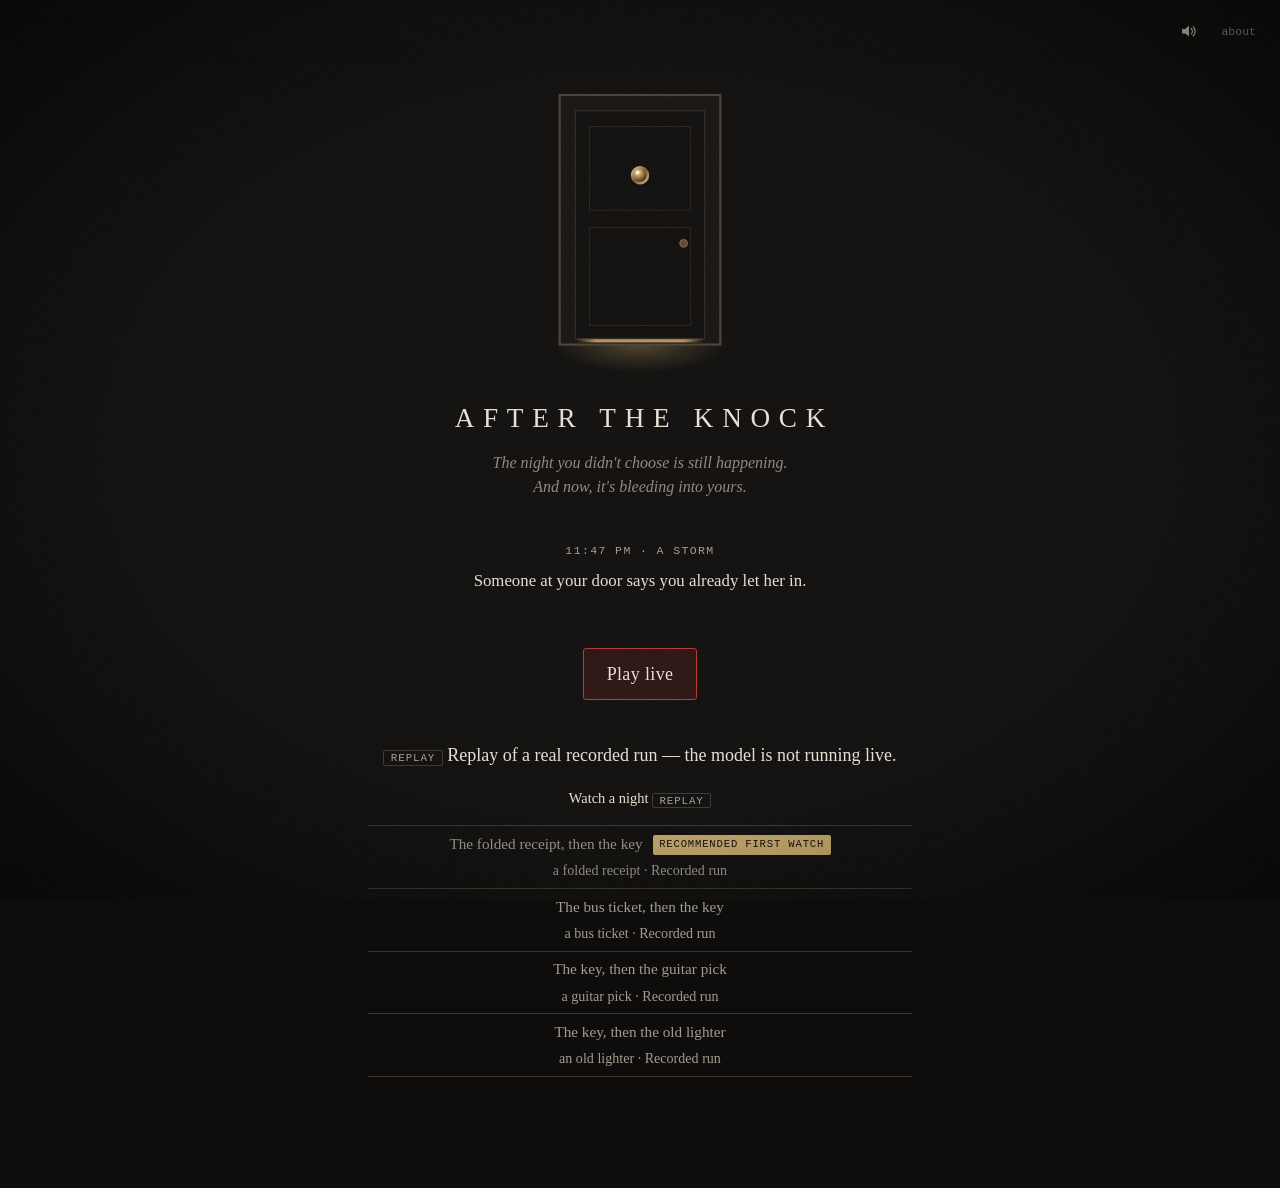
==== site/index.html @ f502ce7d "Times written into the story as a small stamp over each scene, not a bar clock; "Knock" flickers onc" ====
<!doctype html>
<html lang="en">
<head>
<meta charset="utf-8">
<meta name="viewport" content="width=device-width, initial-scale=1">
<title>After the Knock</title>
<meta name="description" content="The night you didn't choose is still happening.">
<meta property="og:title" content="After the Knock">
<meta property="og:description" content="The night you didn't choose is still happening.">
<link rel="preconnect" href="https://fonts.googleapis.com">
<!-- The handwriting font is only needed at a crossing: load it without blocking first paint. -->
<link rel="stylesheet" href="https://fonts.googleapis.com/css2?family=Caveat:wght@500&display=swap" media="print" onload="this.media='all'">
<noscript><link rel="stylesheet" href="https://fonts.googleapis.com/css2?family=Caveat:wght@500&display=swap"></noscript>
<link rel="stylesheet" href="style.css">
</head>
<body>
<header class="bar">
  <span class="mode" id="mode"></span>
  <span class="tools">
    <button class="tool sound-icon" id="sound-toggle" aria-pressed="true" aria-label="Sound" title="Sound on or off"><svg viewBox="0 0 24 24" aria-hidden="true" focusable="false"><path d="M4 9h4l5-4v14l-5-4H4z" fill="currentColor"/><path class="waves" d="M16 8.5a5 5 0 0 1 0 7M18.5 6a8.5 8.5 0 0 1 0 12" fill="none" stroke="currentColor" stroke-width="1.6" stroke-linecap="round"/><path class="slash" d="M16 9l6 6M22 9l-6 6" fill="none" stroke="currentColor" stroke-width="1.6" stroke-linecap="round"/></svg></button>
    <button class="tool" id="how" aria-expanded="false" aria-controls="drawer">about</button>
    <button class="tool" id="evidence-toggle" hidden aria-pressed="false" aria-expanded="false" aria-controls="evidence" title="Show or hide the evidence (E)">evidence</button>
  </span>
</header>

<main id="stage">
  <section id="title" class="screen">
    <svg class="door" viewBox="0 0 220 330" aria-hidden="true" focusable="false">
      <defs>
        <linearGradient id="seam" x1="0" x2="1"><stop offset="0" stop-color="#f0c27a" stop-opacity="0"/><stop offset="0.15" stop-color="#f0c27a" stop-opacity="0.85"/><stop offset="0.85" stop-color="#f0c27a" stop-opacity="0.85"/><stop offset="1" stop-color="#f0c27a" stop-opacity="0"/></linearGradient>
        <radialGradient id="spill" cx="0.5" cy="0.5" r="0.5"><stop offset="0" stop-color="#f0c27a" stop-opacity="1"/><stop offset="0.6" stop-color="#f0c27a" stop-opacity="0.35"/><stop offset="1" stop-color="#f0c27a" stop-opacity="0"/></radialGradient>
        <radialGradient id="lens" cx="0.35" cy="0.32" r="0.75"><stop offset="0" stop-color="#fff4da"/><stop offset="0.25" stop-color="#c9a66a"/><stop offset="0.7" stop-color="#5e4524"/><stop offset="1" stop-color="#1e160d"/></radialGradient>
        <radialGradient id="lens-warm" cx="0.5" cy="0.5" r="0.5"><stop offset="0" stop-color="#ffe3a8"/><stop offset="0.55" stop-color="#f0c27a"/><stop offset="1" stop-color="#b9782e"/></radialGradient>
        <linearGradient id="rim" x1="0" y1="0" x2="1" y2="1"><stop offset="0" stop-color="#e2c48c"/><stop offset="0.5" stop-color="#7a5a2e"/><stop offset="1" stop-color="#d8b67a"/></linearGradient>
      </defs>
      <!-- light from the hallway behind the door, spilling onto the floor -->
      <ellipse class="spill" cx="110" cy="292" rx="100" ry="34" fill="url(#spill)"/>
      <rect x="18" y="8" width="184" height="286" fill="#16130f" stroke="#4a4036" stroke-width="2.5"/>
      <rect x="36" y="26" width="148" height="262" fill="#0f0d0b" stroke="#2c2620" stroke-width="1.5"/>
      <rect x="52" y="44" width="116" height="96" fill="none" stroke="#2a241e"/>
      <rect x="52" y="160" width="116" height="112" fill="none" stroke="#2a241e"/>
      <line class="edge" x1="38" y1="287.5" x2="182" y2="287.5" stroke="#f0c27a" stroke-width="1"/>
      <circle class="lens" cx="110" cy="100" r="9" fill="url(#lens)" stroke="url(#rim)" stroke-width="3"/>
      <circle class="lens-warm" cx="110" cy="100" r="7.5" fill="url(#lens-warm)"/>
      <circle cx="107" cy="97" r="1.6" fill="#fffaf0"/>
      <circle cx="160" cy="178" r="4.5" fill="#5a4630" stroke="#8a6c44" stroke-width="1"/>
      <rect class="seam" x="38" y="288" width="144" height="3.5" fill="url(#seam)"/>
    </svg>
    <h1>After the <span class="knock-word">Knock</span></h1>
    <p class="tagline">The night you didn't choose is still happening.<br>And now, it's bleeding into yours.</p>
    <p class="sub hook"><span class="clock">11:47 PM · A storm</span> Someone at your door says you already let her in.</p>
    <form id="start">
      <label for="pocket">What's in your pocket <span class="tonight">tonight</span>?</label>
      <input id="pocket" name="pocket" maxlength="60" autocomplete="off" placeholder="a ticket stub, an old key, nothing…">
      <button type="submit" class="cta" id="begin">Begin your night</button>
    </form>
    <p id="play-live" class="play-live" hidden><a class="cta" href="https://knock-live.onrender.com/">Play live</a></p>
    <div id="static-note" class="static-note" hidden>
      <p><span class="tag replay">replay</span> <span id="static-why">Replay of a real recorded run — the model is not running live.</span></p>
    </div>
    <div id="replays" class="replays" hidden>
      <p class="small"><span id="replays-head">Watch a night</span> <span class="tag replay">replay</span></p>
      <ul id="replay-list"></ul>
    </div>
    <p class="small muted" id="status-line"></p>
  </section>

  <section id="scene" class="screen" hidden>
    <div id="history" class="history" aria-label="Earlier in the night"></div>
    <div id="current" class="current">
      <div id="text" class="text" aria-live="polite"></div>
      <div id="choices" class="choices"></div>
    </div>
  </section>
</main>


<section id="crossing-stage" class="crossing-stage" hidden aria-live="assertive"></section>

<div id="sound-card" class="sound-card" hidden role="status">
  <svg viewBox="0 0 48 48" aria-hidden="true" focusable="false"><path d="M10 28v-4a14 14 0 0 1 28 0v4" fill="none" stroke="currentColor" stroke-width="2"/><rect x="7" y="27" width="8" height="13" rx="3" fill="none" stroke="currentColor" stroke-width="2"/><rect x="33" y="27" width="8" height="13" rx="3" fill="none" stroke="currentColor" stroke-width="2"/></svg>
  <p id="sound-card-text">Best with headphones.</p>
  <p class="sound-card-hint" id="sound-card-hint">Listen for the knock.</p>
  <button class="cta small" id="sound-card-on" hidden>Turn sound on</button>
</div>
<aside id="drawer" class="drawer" hidden aria-label="Where this came from">
  <div class="drawer-bar"><button class="close-btn" id="drawer-close" aria-label="Close this panel">Close <span aria-hidden="true">✕</span></button></div>
  <div id="drawer-body"></div>
</aside>

<section id="map" class="map" hidden aria-label="Map of the night">
  <div class="map-head">
    <h2>The map</h2>
    <ul class="legend">
      <li><span class="key lived"></span>what you lived</li>
      <li><span class="key unlived"></span>what you didn't</li>
      <li><span class="key crossed"></span>what crossed over</li>
    </ul>
    <button class="linkish" id="map-graph-toggle" hidden>View as a graph</button>
    <button class="close-btn" id="map-close" aria-label="Close the map">Close <span aria-hidden="true">✕</span></button>
  </div>
  <div class="map-scroll">
    <svg id="map-svg" role="group" aria-label="Timelines and crossings"></svg>
    <div id="map-list" class="map-list" hidden></div>
  </div>
  <div id="map-intro" class="map-intro" hidden><p>There were other versions of tonight.</p><button class="linkish" id="map-skip">Skip</button></div>
  <div id="map-detail" class="map-detail" aria-live="off"></div>
  <p id="map-announce" class="sr-only" aria-live="polite"></p>
  <nav id="map-events" class="sr-only" aria-label="Every event in order"></nav>
</section>

<aside id="evidence" class="evidence" hidden aria-label="Evidence view">
  <div class="ev-head">
    <h2><button class="ev-title" id="evidence-title" title="Hide evidence">Evidence <span aria-hidden="true">▴</span></button></h2>
    <p class="small muted">Every model proposal, validator decision and commit in this run.</p>
    <button class="close-btn" id="evidence-close" aria-label="Close the evidence">Close <span aria-hidden="true">✕</span></button>
  </div>
  <div id="evidence-body"></div>
</aside>

<script src="causal.js"></script>
<script src="sound.js"></script>
<script>window.KNOCK_STATIC = true;</script>
<script src="app.js"></script>
</body>
</html>
---- site/style.css ----
:root {
  --bg: #0e0d0c;
  --bg-raised: #171513;
  --ink: #e6dfd2;
  --muted: #a39c90;
  --faint: #3a3631;
  --blood: #b23a2f;
  --blood-text: #d0574b;
  --blood-soft: rgba(178, 58, 47, 0.18);
  --shadow: #7f8d99;
  --serif: "Iowan Old Style", "Palatino Linotype", Palatino, "Book Antiqua", Georgia, serif;
  --mono: ui-monospace, "SF Mono", Menlo, Consolas, monospace;
  color-scheme: dark;
}

* { box-sizing: border-box; }
[hidden] { display: none !important; }
html, body { margin: 0; background: var(--bg); color: var(--ink); }
body {
  font-family: var(--serif);
  font-size: 1.125rem;
  line-height: 1.7;
  min-height: 100vh;
  -webkit-font-smoothing: antialiased;
}
button { font: inherit; color: inherit; background: none; border: 0; cursor: pointer; }
button:focus-visible, input:focus-visible { outline: 1px solid var(--muted); outline-offset: 3px; }

.bar {
  position: fixed; inset: 0 0 auto 0; z-index: 5;
  display: flex; justify-content: space-between; align-items: center;
  padding: 0.6rem 1rem; font-family: var(--mono); font-size: 0.72rem; letter-spacing: 0.04em;
  color: var(--muted); background: linear-gradient(var(--bg) 70%, transparent);
}
.bar .tool { padding: 0.2rem 0.5rem; color: var(--muted); }
.bar .tool[aria-pressed="true"] { color: var(--ink); }
.mode .tag, .tag {
  font-family: var(--mono); font-size: 0.68rem; letter-spacing: 0.08em; text-transform: uppercase;
  border: 1px solid var(--faint); padding: 0.05rem 0.4rem; border-radius: 2px; color: var(--muted);
}
.mode .tag.replay { color: var(--shadow); border-color: var(--shadow); }
.mode .tag.live { color: var(--ink); }

main { max-width: 36rem; margin: 0 auto; padding: 5.5rem 1rem 6rem; }
.screen[hidden] { display: none; }

h1 { font-weight: normal; font-size: 2.4rem; letter-spacing: 0.01em; margin: 3rem 0 0.25rem; }
h2 { font-weight: normal; font-size: 1.2rem; margin: 0; }
.sub { color: var(--muted); margin-top: 0; }
.tagline { font-family: var(--serif); font-style: italic; font-size: 1.15rem; color: var(--muted); margin: 0 0 1.1rem; }
.small { font-size: 0.9rem; }
.muted { color: var(--muted); }

form { margin: 3rem 0 2rem; display: grid; gap: 0.8rem; }
label { font-style: italic; }
input {
  font: inherit; color: var(--ink); background: transparent; border: 0;
  border-bottom: 1px solid var(--faint); padding: 0.4rem 0; width: 100%;
}
input::placeholder { color: #8a8378; }
.primary {
  justify-self: start; margin-top: 0.6rem; padding: 0.35rem 0;
  border-bottom: 1px solid var(--muted); letter-spacing: 0.02em;
}
.primary:hover { border-color: var(--ink); }
.primary:disabled { opacity: 0.4; cursor: default; }

.static-note { margin: 2.5rem 0 1rem; }
.static-note p { margin: 0 0 0.6rem; }
.replays ul { list-style: none; padding: 0; margin: 0.4rem 0 0; }
.replays li button {
  text-align: left; padding: 0.3rem 0; color: var(--muted); font-size: 0.95rem;
}
.replays li button:hover { color: var(--ink); }

.text p { margin: 0 0 1.2rem; opacity: 0; transform: translateY(4px); animation: in 0.9s ease forwards; }
@keyframes in { to { opacity: 1; transform: none; } }

.choices { margin-top: 2.2rem; display: grid; gap: 0.5rem; opacity: 0; animation: in 0.6s ease forwards; }
.choices button {
  text-align: left; padding: 0.3rem 0; color: var(--muted); transition: color 0.2s;
}
.choices button::before { content: "→ "; color: var(--faint); }
.choices button:hover, .choices button:focus-visible { color: var(--ink); }
.choices button:disabled { opacity: 0.3; cursor: default; }

.waiting { color: var(--muted); font-style: italic; animation: breathe 1.6s ease-in-out infinite; }
@keyframes breathe { 50% { opacity: 0.35; } }

/* The intrusion */
.kind-crossing .text p { animation-duration: 1.4s; }
.ink {
  color: var(--blood); font-style: italic; letter-spacing: 0.04em; white-space: nowrap;
  border-bottom: 1px dotted var(--blood); padding: 0 0.1rem;
  animation: bleed 2.4s ease-out both;
}
.ink:hover { background: var(--blood-soft); }
@keyframes bleed {
  0% { filter: blur(6px); opacity: 0; }
  60% { filter: blur(1px); opacity: 1; }
  100% { filter: none; }
}
.trace-hint {
  display: inline-block; margin-top: 0.4rem; font-family: var(--mono); font-size: 0.72rem;
  color: var(--blood); letter-spacing: 0.06em; opacity: 0; animation: in 1s ease 2.2s forwards;
}
body.flicker main { animation: flicker 0.9s steps(2) 1; }
@keyframes flicker { 0%, 30%, 60% { opacity: 1; } 15%, 45% { opacity: 0.2; } }

/* Drawer: trace and event detail */
.drawer {
  position: fixed; z-index: 20; top: 0; right: 0; bottom: 0; width: min(30rem, 100vw);
  background: var(--bg-raised); border-left: 1px solid var(--faint);
  padding: 2.5rem 1.25rem 2rem; overflow-y: auto; font-size: 0.95rem;
  box-shadow: -20px 0 60px rgba(0, 0, 0, 0.6);
}
.drawer[hidden], .map[hidden], .evidence[hidden] { display: none; }
.close { position: absolute; top: 0.6rem; right: 0.9rem; font-size: 1.4rem; color: var(--muted); line-height: 1; }
.close:hover { color: var(--ink); }
.drawer h3 { font-weight: normal; font-size: 1.05rem; margin: 1.4rem 0 0.4rem; }
.drawer .kicker { font-family: var(--mono); font-size: 0.7rem; letter-spacing: 0.08em; text-transform: uppercase; color: var(--muted); }
.drawer .quote { border-left: 2px solid var(--blood); padding-left: 0.8rem; margin: 0.6rem 0; }
.drawer .shadowq { border-left-color: var(--shadow); }
.facts, .attempts { list-style: none; padding: 0; margin: 0; font-family: var(--mono); font-size: 0.78rem; line-height: 1.5; }
.facts li, .attempts li { padding: 0.35rem 0; border-top: 1px solid var(--faint); overflow-wrap: anywhere; }
.ok { color: #8fb38a; }
.bad { color: var(--blood); }
.fb { color: #c7a55b; }
code, pre { font-family: var(--mono); font-size: 0.78rem; }
pre { white-space: pre-wrap; overflow-wrap: anywhere; margin: 0.3rem 0 0; color: var(--muted); }

/* Map */
.map {
  position: fixed; inset: 0; z-index: 15; background: var(--bg);
  display: grid; grid-template-rows: auto 1fr; padding: 3rem 1rem 1rem;
}
.map-head { position: relative; width: 100%; max-width: 72rem; margin: 0 auto 1rem; padding-right: 2.5rem; display: flex; flex-wrap: wrap; align-items: baseline; gap: 0.6rem 2rem; }
.map-head .close { top: -0.3rem; right: 0; }
.legend { list-style: none; display: flex; flex-wrap: wrap; gap: 0.4rem 1.4rem; margin: 0; padding: 0; font-size: 0.9rem; color: var(--muted); }
.legend .key { display: inline-block; width: 12px; height: 12px; border-radius: 50%; margin-right: 0.45rem; vertical-align: -1px; }
.legend .lived { background: var(--ink); }
.legend .unlived { border: 1.5px solid var(--shadow); }
.legend .crossed { width: 22px; height: 0; border-radius: 0; border-top: 2px dashed var(--blood); vertical-align: 3px; }
.map-scroll { overflow: auto; width: 100%; max-width: 100%; display: flex; justify-content: center; align-items: flex-start; }
#map-svg { display: block; flex: none; font-family: var(--mono); }
#map-svg .lane-label { fill: var(--muted); font-size: 13px; letter-spacing: 0.02em; font-family: var(--serif); font-style: italic; }
#map-svg .lane { stroke: var(--faint); stroke-width: 1.5; fill: none; }
#map-svg .lane.shadow { stroke-dasharray: 2 5; stroke: var(--shadow); opacity: 0.7; }
#map-svg .node { cursor: pointer; outline: none; }
#map-svg .node .hit { fill: transparent; }
#map-svg .node .dot { stroke-width: 2; transition: r 0.15s; }
#map-svg .node:hover .dot, #map-svg .node:focus .dot { r: 12; }
#map-svg .node:focus-visible .hit { stroke: var(--ink); stroke-width: 1; }
#map-svg .node.canonical .dot { fill: var(--ink); stroke: var(--ink); }
#map-svg .node.shadow .dot { fill: var(--bg); stroke: var(--shadow); }
#map-svg .node.fallback .dot { stroke-dasharray: 3 2; }
#map-svg .node.intrusion .dot, #map-svg .node.origin .dot { stroke: var(--blood); }
#map-svg .node.intrusion .dot { fill: var(--blood); }
#map-svg .eid { fill: var(--muted); font-size: 13px; }
#map-svg .thread { stroke: var(--blood); stroke-width: 2; fill: none; stroke-dasharray: 1; stroke-dashoffset: 0; }
@keyframes thread-draw { from { stroke-dashoffset: 1; } to { stroke-dashoffset: 0; } }
.map-tip {
  position: absolute; z-index: 2; max-width: 250px; padding: 0.45rem 0.6rem; font-size: 0.9rem; line-height: 1.4;
  background: var(--bg-raised); border: 1px solid var(--faint); border-radius: 3px; pointer-events: none;
}

/* Evidence */
.evidence {
  position: fixed; z-index: 25; left: 0; top: 0; bottom: 0; width: min(34rem, 100vw);
  background: #0b0a09; border-right: 1px solid var(--faint); padding: 2.5rem 1rem 2rem; overflow-y: auto;
}
.ev-head { position: relative; margin-bottom: 1rem; }
.ev-head .close { top: -0.3rem; right: 0; }
.ev { font-family: var(--mono); font-size: 0.74rem; line-height: 1.5; border-top: 1px solid var(--faint); padding: 0.5rem 0; overflow-wrap: anywhere; }
.ev .head { color: var(--muted); }

@media (max-width: 40rem) {
  body { font-size: 1.05rem; }
  main { padding-top: 6.5rem; }
  .bar { align-items: flex-start; gap: 0.5rem; }
  h1 { font-size: 2rem; margin-top: 1.5rem; }
  .drawer { top: auto; height: 78vh; width: 100vw; border-left: 0; border-top: 1px solid var(--faint); }
}
@media (prefers-reduced-motion: reduce) {
  *, *::before, *::after { animation-duration: 0.01ms !important; animation-delay: 0ms !important; }
}

/* The staged crossing */
.crossing-stage {
  position: fixed; inset: 0; z-index: 30; display: grid; place-items: center; padding: 1.5rem 1rem;
  background: rgba(8, 7, 6, 0.94); animation: in 0.8s ease both; overflow-y: auto;
}
body.staged main { filter: blur(2px) brightness(0.5); }
.stage-inner { max-width: 30rem; width: 100%; text-align: center; }
.stage-before { color: var(--muted); font-style: italic; margin: 0 0 1.4rem; }
@keyframes write { to { stroke-dashoffset: 0; } }
@keyframes ink-in { to { fill: currentColor; stroke-width: 0.4; } }
.stage-after { margin: 0 0 1rem; opacity: 0; animation: in 1s ease 3s forwards; }
.stage-color { color: var(--muted); margin: 0 0 1.4rem; opacity: 0; animation: in 1s ease 3.6s forwards; }
.stage-go { opacity: 0; animation: in 0.6s ease 3.8s forwards; justify-self: center; }
.crossing-stage.instant *, 
.play-live { margin: 2.5rem 0 1rem; }
.play-live a { color: var(--ink); text-decoration: none; display: inline-block; }
.linkish { font-family: var(--mono); font-size: 0.72rem; letter-spacing: 0.04em; color: var(--muted); text-decoration: underline; text-underline-offset: 3px; padding: 0.4rem 0.2rem; }
.linkish:hover { color: var(--ink); }
.drawer a { color: var(--ink); }

/* History of the night: earlier scenes stay, fainter; the option you didn't take is struck through */
.history .past { color: var(--muted); padding-bottom: 1.4rem; margin-bottom: 1.8rem; border-bottom: 1px solid var(--faint); }
.history .past p { margin: 0 0 1rem; animation: none; opacity: 1; transform: none; }
.history .past .ink { animation: none; }
.past-choices { list-style: none; padding: 0; margin: 1rem 0 0; font-size: 0.95rem; }
.past-choices li { padding: 0.15rem 0; }
.past-choices .taken { color: var(--ink); }
.past-choices .taken::before { content: "→ "; color: var(--muted); }
.past-choices .not-taken { color: #8a8378; text-decoration: line-through; text-decoration-thickness: 1px; }
.past-choices .not-taken { margin-left: 1.15rem; }
.current { scroll-margin-top: 5rem; min-height: 60vh; }
.current.fade-in { animation: in 0.7s ease both; }
.text.typing p { animation: none; opacity: 1; transform: none; }
.choices button { min-height: 44px; display: flex; align-items: center; gap: 0.6rem; width: 100%; }
.choices button::before { content: none; }
.choices .num {
  flex: none; font-family: var(--mono); font-size: 0.72rem; color: var(--muted); border: 1px solid var(--faint);
  border-radius: 3px; width: 1.4rem; height: 1.4rem; display: inline-grid; place-items: center;
}
.choices button:hover .num, .choices button:focus-visible .num { color: var(--ink); border-color: var(--muted); }
/* The time over a scene, in the landing's style. */
.stamp { font-family: var(--mono); font-size: 0.72rem; letter-spacing: 0.12em; color: var(--muted); margin: 0 0 0.7rem; }

/* Grain and vignette (static; no motion) */
body::after {
  content: ""; position: fixed; inset: 0; pointer-events: none; z-index: 40;
  background:
    radial-gradient(ellipse at center, transparent 55%, rgba(0, 0, 0, 0.55) 100%),
    url("data:image/svg+xml;utf8,<svg xmlns='http://www.w3.org/2000/svg' width='160' height='160'><filter id='n'><feTurbulence type='fractalNoise' baseFrequency='0.9' numOctaves='2' stitchTiles='stitch'/><feColorMatrix values='0 0 0 0 1  0 0 0 0 1  0 0 0 0 1  0 0 0 0.06 0'/></filter><rect width='100%' height='100%' filter='url(%23n)'/></svg>");
}
@media (prefers-reduced-motion: reduce) { body.flicker main { animation: none; } }

/* Accessibility: readable red text, visible focus everywhere, 44px targets */
.ink, .trace-hint, .bad { color: var(--blood-text); }
.ink { border-bottom-color: var(--blood-text); }
:focus-visible { outline: 2px solid var(--ink) !important; outline-offset: 3px; }
.bar .tool, .linkish, .replays li button, .close, .chip { min-height: 44px; min-width: 44px; }
.close { display: grid; place-items: center; }
.replays li button { display: flex; align-items: center; }

/* Header, replays only: the "recorded night" tag; what it means opens on tap */
.mode { display: flex; align-items: center; gap: 0.5rem; position: relative; }
.chip { font: inherit; color: inherit; padding: 0 0.2rem; display: inline-flex; align-items: center; }
.mode .detail { display: none; color: var(--muted); }
.mode.open .detail {
  display: block; position: absolute; top: 2.6rem; left: 0; width: min(22rem, calc(100vw - 2rem));
  background: var(--bg-raised); border: 1px solid var(--faint); padding: 0.6rem 0.7rem; line-height: 1.5; z-index: 6;
}

/* Memory-first crossing details */
.drawer .memory { font-size: 1.12rem; line-height: 1.65; font-style: normal; }
.route { list-style: none; padding: 0; margin: 1rem 0 1.2rem; }
.route li { padding: 0.45rem 0 0.45rem 1.4rem; position: relative; }
.route li::before { content: ""; position: absolute; left: 0.3rem; top: 0.95rem; width: 0.5rem; height: 0.5rem; border-radius: 50%; border: 1.5px solid var(--shadow); }
.route li + li::before { background: var(--blood); border-color: var(--blood); }
.route li + li::after { content: ""; position: absolute; left: 0.52rem; top: -0.35rem; height: 1.1rem; border-left: 1.5px dashed var(--blood); }
.route-k { display: block; font-family: var(--mono); font-size: 0.7rem; letter-spacing: 0.08em; text-transform: uppercase; color: var(--muted); }
.proof { margin-top: 1rem; border-top: 1px solid var(--faint); padding-top: 0.6rem; }
.proof summary { cursor: pointer; font-family: var(--mono); font-size: 0.8rem; color: var(--muted); padding: 0.6rem 0; min-height: 44px; display: flex; align-items: center; }
.proof summary:hover { color: var(--ink); }
.ev-summary { border: 1px solid var(--faint); padding: 0.6rem 0.9rem; margin-bottom: 1rem; font-size: 0.95rem; }
.ev-summary p { margin: 0 0 0.4rem; }
.ev-summary ol { margin: 0; padding-left: 1.2rem; }

/* Replay presentation */
.choices .recorded { color: var(--ink); }
.choices .recorded::after { content: none; }
.rec-k { display: block; font-family: var(--mono); font-size: 0.68rem; letter-spacing: 0.1em; text-transform: uppercase; color: var(--shadow); }
.not-taken-note { margin: 0.4rem 0 0 2rem; font-size: 0.9rem; color: #8a8378; }
.mode .detail a { color: var(--ink); }
.card-night { border-top: 1px solid var(--faint); }
.card-night:last-child { border-bottom: 1px solid var(--faint); }
.card-head { width: 100%; display: flex; justify-content: space-between; align-items: center; gap: 1rem; min-height: 52px; text-align: left; color: var(--ink); }
.card-head:hover .card-title { text-decoration: underline; text-underline-offset: 4px; }
.card-meta { font-family: var(--mono); font-size: 0.7rem; letter-spacing: 0.06em; color: var(--muted); text-transform: uppercase; white-space: nowrap; }
.card-body { padding: 0 0 1rem; }
.card-body p { margin: 0.2rem 0 0.8rem; color: var(--muted); }
.tech summary { cursor: pointer; font-size: 0.85rem; color: var(--muted); min-height: 44px; display: flex; align-items: center; }

/* Primary call to action */
.cta {
  justify-self: start; margin-top: 0.8rem; min-height: 48px; padding: 0.6rem 1.4rem;
  background: #2a1210; border: 1px solid var(--blood); color: var(--ink); border-radius: 3px; letter-spacing: 0.02em;
}
.cta:hover { background: #3a1612; }
.cta:disabled { opacity: 0.5; cursor: default; }
input::placeholder { color: #a39c90; }
label[for="pocket"] { color: var(--ink); }
/* One word of dried blood: quieter than the clickable ink red, still AA on the background (4.8:1). */
label[for="pocket"] .tonight { color: #b9675e; }

/* Motion: routine transitions are quick; long effects are kept for crossings and the map reveal */
.text p { animation-duration: 0.35s !important; }
.choices { animation-duration: 0.3s; }
.current.fade-in { animation-duration: 0.35s; }
.trace-hint { animation-delay: 0s; animation-duration: 0.3s; }

/* Map reveal */
.map [data-stage] { transition: opacity 0.9s ease; }
.map.revealing [data-stage]:not(.on) { opacity: 0; }
.map.revealing .thread:not(.on) { stroke-dashoffset: 1; }
.map.revealing .thread.on { animation: thread-draw 1.5s ease-in-out both; }
.map-intro {
  position: absolute; inset: 0; display: grid; place-content: center; text-align: center; gap: 1.2rem; z-index: 3;
  background: var(--bg); animation: in 1s ease both;
}
.map-intro p { font-size: clamp(1.3rem, 3vw, 1.9rem); font-style: italic; margin: 0; }
#map-svg .fork-label { fill: var(--ink); font-size: 13px; font-family: var(--serif); font-style: italic; opacity: 0.85; }
#map-svg .lane-label { font-size: 14px; }

/* Map on phones: nights as cards */
.map-list { width: 100%; max-width: 32rem; margin: 0 auto; padding-bottom: 3rem; }
.night-card { border-left: 2px solid var(--ink); padding: 0.2rem 0 0.2rem 0.9rem; margin: 0 0 1rem; }
.night-card.other { border-left: 2px dashed var(--shadow); }
.night-card h3 { font-weight: normal; font-style: italic; font-size: 1rem; margin: 0 0 0.3rem; color: var(--muted); }
.night-card ol { list-style: none; margin: 0; padding: 0; }
.ev-row { width: 100%; text-align: left; min-height: 44px; padding: 0.5rem 0; color: var(--ink); line-height: 1.4; border-bottom: 1px solid var(--faint); }
.night-card.other .ev-row { color: #c9c2b6; }
.ev-row.crossing { color: var(--blood-text); }
.xmark { display: block; font-family: var(--mono); font-size: 0.72rem; letter-spacing: 0.06em; text-transform: uppercase; margin-top: 0.2rem; }
.fork-note { font-style: italic; color: var(--muted); margin: 0.2rem 0 1rem; font-size: 0.95rem; }
.afterword button { color: var(--ink); }
.afterword .afterword-how { color: var(--muted); font-size: 0.85rem; margin-top: 0.8rem; }
#map-svg[hidden] { display: none; }

/* Landing: one closed door, light under it, a peephole that catches the light */
.door { display: block; width: 12rem; height: auto; margin: 0 0 -1.6rem; overflow: visible; }
/* Light from the hallway: a lit seam, a faint edge, a low spill on the floor. Brighter on Begin hover/focus. */
.door .seam { opacity: 0.85; transition: opacity 0.6s ease; }
.door .edge { opacity: 0.25; transition: opacity 0.6s ease; }
.door .spill { opacity: 0.3; transition: opacity 0.6s ease; }
.door.lit .seam { opacity: 1; }
.door.lit .edge { opacity: 0.45; }
.door.lit .spill { opacity: 0.4; }
/* Someone steps up to the peephole once you start typing: the lens warms (fades in 400ms, out 600ms). */
.door .lens-warm { opacity: 0; transition: opacity 0.6s ease-out; }
.door .lens { transition: filter 0.6s ease-out; }
.door.warm .lens-warm { opacity: 0.9; transition: opacity 0.4s ease-in; }
.door.warm .lens { filter: drop-shadow(0 0 5px rgba(240, 194, 122, 0.85)); transition: filter 0.4s ease-in; }
@media (max-width: 40rem) { .door { width: 8.5rem; margin-bottom: -1.1rem; } }
@media (prefers-reduced-motion: reduce) { .door .seam, .door .edge, .door .spill, .door .lens, .door .lens-warm { transition: none !important; } }
input::placeholder { color: #8f887c; font-style: italic; }
@media (max-width: 40rem) {
}

/* ---------- final polish ---------- */
.sr-only { position: absolute !important; width: 1px; height: 1px; padding: 0; margin: -1px; overflow: hidden; clip: rect(0 0 0 0); white-space: nowrap; border: 0; }
.sr-only:focus-within { position: fixed !important; width: auto; height: auto; clip: auto; inset: 1rem; z-index: 50; background: var(--bg-raised); padding: 1rem; overflow: auto; white-space: normal; }

/* Pacing: routine text fades quickly; slow effects only for crossings and the map. */
.text p { animation: in 0.25s ease both !important; opacity: 1; }
.current.fade-in { animation-duration: 0.25s; }
.choices { animation: in 0.2s ease both; }
body.instant-text .text p, body.instant-text .current.fade-in, body.instant-text .choices { animation: none !important; }
body.instant-text main { animation: none !important; }

/* Crossing stage: "Go on" appears and takes focus the moment the mark is written. */
.stage-go { opacity: 0; animation: none; pointer-events: none; }
.crossing-stage.ready .stage-go, .crossing-stage.instant .stage-go { opacity: 1; pointer-events: auto; transition: opacity 0.2s; }
.stage-after { animation-delay: 2.9s; }
.stage-color { animation-delay: 3.1s; }

/* Map anchors and threads */
#map-svg .node .hit { fill: transparent; }
#map-svg .node .dot { stroke-width: 1.5; }
#map-svg .node.anchor .dot { stroke-width: 3; }
#map-svg .node.canonical.anchor .dot { fill: var(--blood); stroke: #e98a7e; }
#map-svg .node.shadow.anchor .dot { fill: var(--bg); stroke: #e98a7e; }
#map-svg .node:hover .dot, #map-svg .node:focus .dot { r: 9; }
#map-svg .node.anchor:hover .dot, #map-svg .node.anchor:focus .dot, #map-svg .node.selected .dot { r: 11; }
#map-svg .node.selected .hit { stroke: var(--ink); stroke-width: 1.5; stroke-dasharray: 3 3; }
#map-svg .thread { stroke-width: 3.5; opacity: 0.75; }
#map-svg .thread.lit { opacity: 1; stroke: #e98a7e; filter: drop-shadow(0 0 4px rgba(233, 138, 126, 0.6)); }
#map-svg .cross-label { fill: var(--blood-text); font-family: var(--mono); font-size: 12px; letter-spacing: 0.1em; }
#map-svg .lane-label { fill: var(--ink); font-family: var(--mono); font-style: normal; font-size: 13px; letter-spacing: 0.04em; }
#map-svg .lane-label.other { fill: #b9c3cc; }
.map { grid-template-rows: auto 1fr auto; overflow-y: auto; }
.map-detail {
  max-width: 44rem; width: 100%; margin: 0.6rem auto 0; padding: 0.9rem 1.1rem; min-height: 7.5rem;
  border: 1px solid var(--faint); background: var(--bg-raised);
}
.map-detail .kicker { font-family: var(--mono); font-size: 0.72rem; letter-spacing: 0.1em; color: var(--blood-text); margin: 0 0 0.3rem; }
.map-detail .detail-title { font-size: 1.1rem; margin: 0 0 0.4rem; }
.map-detail .detail-route { color: var(--muted); font-size: 0.95rem; margin: 0 0 0.6rem; }
.map-detail .detail-route b { color: var(--ink); font-weight: normal; font-family: var(--mono); font-size: 0.72rem; letter-spacing: 0.08em; text-transform: uppercase; margin-right: 0.4rem; }
.ink-text { color: var(--blood-text); font-style: italic; }
.cta.small { min-height: 44px; padding: 0.4rem 1rem; margin-right: 1rem; }
.tool[aria-pressed="false"] { color: var(--muted); }

/* Props */
.prop-wrap { width: min(26rem, 100%); margin: 0 auto 1.4rem; transform: rotate(-1.5deg); filter: drop-shadow(0 18px 40px rgba(0, 0, 0, 0.7)); }
.prop-wrap.keytag { transform: rotate(2deg); }
.prop { display: block; width: 100%; height: auto; overflow: visible; }
.prop .printed { font-family: ui-monospace, "SF Mono", Menlo, monospace; fill: #5f5545; font-size: 13px; letter-spacing: 0.08em; }
.prop .printed.small { font-size: 11px; letter-spacing: 0.14em; }
.prop .printed.serial { fill: #a99e86; font-size: 11px; }
.prop .printed.route { font-size: 12.5px; }
.prop-wrap.keytag .printed { fill: #2a2014; font-family: "Arial Black", "Helvetica Neue", Arial, sans-serif; font-weight: 900; font-size: 24px; letter-spacing: 0.16em; }
.prop .ink-hand {
  font-family: "Caveat", "Segoe Script", "Bradley Hand", cursive; color: #6b3220;   /* old ink, gone brown */
  fill: transparent; stroke: #6b3220; stroke-width: 1.2; stroke-dasharray: 900; stroke-dashoffset: 900;
  animation: write 2.2s cubic-bezier(.5,.1,.4,1) 0.4s forwards, ink-in 0.6s ease 2.4s forwards;
}
.crossing-stage.instant .prop .ink-hand { animation: none !important; fill: currentColor; stroke-dashoffset: 0; stroke-width: 0.4; }

/* Flashback memories */
.flash-night { font-family: var(--mono); font-size: 0.75rem; letter-spacing: 0.06em; color: #b9c3cc; margin: 0.4rem 0 0.4rem; text-transform: uppercase; }
.flashback { border-left: 2px dashed var(--shadow); padding-left: 0.9rem; margin: 0 0 0.6rem; font-style: italic; color: #d9d2c5; }
.flashback p { margin: 0 0 0.45rem; line-height: 1.55; }
.flashback p:last-child { color: var(--ink); font-style: normal; }
.flash-close { margin: 0.4rem 0 0.2rem; }

.card-title { display: block; }
.card-sub { display: block; font-size: 0.88rem; color: var(--muted); margin-top: 0.15rem; }
.rec-badge { display: inline-block; font-family: var(--mono); font-size: 0.66rem; letter-spacing: 0.08em; text-transform: uppercase; color: var(--bg); background: #c9a96a; padding: 0.05rem 0.4rem; border-radius: 2px; vertical-align: 2px; margin-left: 0.4rem; }
#drawer-body:focus { outline: none !important; }    /* a reading container, focused only so screen readers start at the memory */
a.cta { display: inline-flex; align-items: center; text-decoration: none; }

/* One scroll region: the overlay. The graph is sized to fit; only an explicitly widened phone graph scrolls sideways. */
.map { overflow-y: auto; overflow-x: hidden; }
.map-scroll { overflow: visible; }
.map-scroll.wide { overflow-x: auto; justify-content: flex-start; }
#map-svg { max-width: 100%; }
.map-scroll.wide #map-svg { max-width: none; }

.prop .printed.faded { fill: #9a907c; font-size: 11px; }
.tools { position: relative; display: flex; gap: 0.2rem; }

/* The power cut: a brief darkening, nothing more. */
body.blackout main { animation: blackout 1.3s ease both; }
@keyframes blackout { 0% { opacity: 1; } 12% { opacity: 0.08; } 70% { opacity: 0.08; } 100% { opacity: 1; } }
body.instant-text.blackout main { animation: none; }
/* The header (status, sound, about, evidence) stays reachable above the crossing stage. */
.bar { z-index: 35; }
/* With animations off (Show text immediately / reduced motion), nothing may stay at its pre-fade opacity. */
body.instant-text .choices, body.instant-text .text p, body.instant-text .stage-after,
body.instant-text .stage-color, body.instant-text .trace-hint { opacity: 1 !important; transform: none !important; }
@media (prefers-reduced-motion: reduce) {
  .choices, .text p, .stage-after, .stage-color, .trace-hint { opacity: 1 !important; transform: none !important; }
}

/* Evidence: a toggle, with collapsible groups */
.ev-title { font: inherit; color: inherit; padding: 0; display: inline-flex; gap: 0.4rem; align-items: center; min-height: 44px; }
.ev-title span { font-size: 0.8rem; color: var(--muted); }
.ev-group { border-top: 1px solid var(--faint); }
.ev-group summary {
  cursor: pointer; list-style: none; display: flex; justify-content: space-between; align-items: center; gap: 1rem;
  min-height: 44px; padding: 0.4rem 0; font-size: 0.95rem;
}
.ev-group summary::-webkit-details-marker { display: none; }
.ev-group summary::before { content: "\25B8"; color: var(--muted); margin-right: 0.5rem; transition: transform 0.15s; }
.ev-group[open] summary::before { transform: rotate(90deg); }
.ev-group summary span:first-child { flex: 1; }
.ev-counts { font-family: var(--mono); font-size: 0.72rem; color: var(--muted); white-space: nowrap; }
#evidence-toggle[aria-pressed="true"] { color: var(--ink); text-decoration: underline; text-underline-offset: 3px; }
.evidence { padding-top: 3.6rem; }   /* the panel's title sits below the header bar, so it can be clicked */

#how[aria-expanded="true"] { color: var(--ink); }
@media (max-width: 40rem) {
  body.drawer-from-story main { padding-bottom: 85vh; }   /* room to scroll an in-story opener above the sheet */
}

/* Engraved (metal) and scratched (small solids) marks: thin light strokes that draw in, no ink. */
.prop .engrave, .prop .scratch {
  font-family: "Caveat", "Segoe Script", "Bradley Hand", cursive; fill: transparent;
  stroke-dasharray: 900; stroke-dashoffset: 900;
  animation: write 2.2s cubic-bezier(.5,.1,.4,1) 0.4s forwards;
}
.prop .engrave { stroke: #241906; stroke-width: 1.6; paint-order: stroke; }
.crossing-stage .prop .engrave { animation: write 2.2s cubic-bezier(.5,.1,.4,1) 0.4s forwards, cut-in 0.6s ease 2.4s forwards; }
.crossing-stage.instant .prop .engrave { fill: rgba(36, 25, 6, 0.55); }
@keyframes cut-in { to { fill: rgba(36, 25, 6, 0.55); } }
.prop .scratch { stroke: #e2d8c3; stroke-width: 1.1; opacity: 0.7; }   /* worn, not fresh */
/* The raised lip beside a hand-scratched groove: a faint highlight, offset up and left. */
.prop .etch-lip { stroke: rgba(255, 244, 214, 0.55) !important; fill: transparent !important; stroke-width: 0.7 !important; }
.prop .etch-lip.scratch { stroke: rgba(0, 0, 0, 0.45) !important; }
.prop .scratch.chalk { stroke: #e8e0cf; stroke-width: 1.4; }
.prop .printed.own { fill: #8f887c; font-size: 11px; letter-spacing: 0.14em; }
.crossing-stage.instant .prop .engrave, .crossing-stage.instant .prop .scratch { animation: none !important; stroke-dashoffset: 0; }


.choices .map-open { width: auto; justify-self: start; margin-bottom: 0.4rem; }
.choices button.map-open { width: auto; padding: 0.6rem 1.4rem; color: var(--ink); display: inline-flex; justify-content: center; }
.choices button.map-open:hover, .choices button.map-open:focus-visible { color: var(--ink); background: #3a1612; }

/* A close button you can't miss: labelled, bordered, pinned to the top of its panel. */
.close-btn {
  position: sticky; top: 0; z-index: 3; float: right; display: inline-flex; align-items: center; gap: 0.45rem;
  min-height: 40px; padding: 0.35rem 0.85rem; margin: -1.6rem 0 0.6rem 0.8rem;
  font-family: var(--mono); font-size: 0.8rem; letter-spacing: 0.06em; color: var(--ink);
  background: var(--bg-raised); border: 1px solid #6b6358; border-radius: 999px; cursor: pointer;
  box-shadow: 0 4px 14px rgba(0, 0, 0, 0.5);
}
.close-btn span { font-size: 0.9rem; line-height: 1; }
.close-btn:hover, .close-btn:focus-visible { border-color: var(--ink); background: #24201c; }
.map-head .close-btn { position: absolute; top: -0.4rem; right: 0; float: none; margin: 0; }
.ev-head .close-btn { position: absolute; top: -0.4rem; right: 0; float: none; margin: 0; }
.drawer { padding-top: 2.6rem; }
@media (min-width: 40.01rem) {
  .drawer { top: 3.4rem; padding-top: 2.2rem; border-top: 1px solid var(--faint); }   /* below the header, so Close stays reachable */
}

/* The drawer's Close sits in a pinned bar with its own background; content scrolls under it. */
.drawer { padding-top: 0 !important; }
.drawer-bar {
  position: sticky; top: 0; z-index: 3; display: flex; justify-content: flex-end;
  margin: 0 -1.25rem 0.6rem; padding: 0.7rem 1.25rem 0.6rem; background: var(--bg-raised);
  border-bottom: 1px solid var(--faint);
}
.drawer-bar .close-btn { position: static; float: none; margin: 0; box-shadow: none; }
.ev-head { position: sticky; top: -2.5rem; z-index: 3; background: #0b0a09; padding: 0.4rem 0 0.6rem; }
.evidence { top: 3.4rem; padding-top: 0 !important; border-top: 1px solid var(--faint); }
.ev-head { top: 0; padding-top: 0.9rem; }

/* Landing as a title card: the door, the name in spaced capitals and the tagline form one centred
   mark; the hook below it is the first scene (the time, then the line); then the question. */
#title { text-align: center; }
#title .door { margin: 0 auto -1.2rem; }
#title h1 { text-transform: uppercase; letter-spacing: 0.32em; padding-left: 0.32em; font-size: 1.7rem; margin: 2.4rem 0 0.6rem; }
#title .tagline { font-size: 1rem; line-height: 1.5; color: #8f877b; margin: 0 auto 2.6rem; }
#title .hook { color: var(--ink); font-size: 1.05rem; max-width: 30rem; margin: 0 auto 0.6rem; }
#title .hook .clock { display: block; font-family: var(--mono); font-size: 0.72rem; letter-spacing: 0.12em; text-transform: uppercase; color: var(--muted); margin-bottom: 0.4rem; }
#title form { max-width: 30rem; margin-left: auto; margin-right: auto; }
#title label { display: block; }
#title input { text-align: center; }
#title form .cta { justify-self: center; }
#title .replays { max-width: 34rem; margin-left: auto; margin-right: auto; }
#title .card-head { justify-content: center; text-align: center; }
#title .tech summary { justify-content: center; }
#title .card-body .watch { display: block; margin-left: auto; margin-right: auto; }
@media (max-width: 40rem) {
  #title h1 { font-size: 1.2rem; letter-spacing: 0.22em; padding-left: 0.22em; margin-top: 1.6rem; }
  #title .tagline { font-size: 0.95rem; margin-bottom: 2rem; }
}

/* The sound card after Begin: dark, quiet, gone in two seconds. */
.sound-card {
  position: fixed; inset: 0; z-index: 60; display: flex; flex-direction: column; align-items: center; justify-content: center;
  gap: 0.9rem; background: var(--bg); color: var(--muted); animation: card-in 0.5s ease both;
}
.sound-card[hidden] { display: none; }
.sound-card svg { width: 2.6rem; height: 2.6rem; opacity: 0.8; }
.sound-card p { margin: 0; font-style: italic; letter-spacing: 0.02em; }
.sound-card.out { opacity: 0; transition: opacity 0.35s ease; }
@keyframes card-in { from { opacity: 0; } to { opacity: 1; } }
.sound-card .sound-card-hint { font-size: 0.85rem; color: #8f877b; margin-top: -0.4rem; }
.sound-card .cta { margin-top: 0.4rem; }
/* The sound switch, always visible in the bar: a speaker with waves when on, crossed out when off. */
.sound-icon { display: inline-flex; align-items: center; justify-content: center; }
.sound-icon svg { width: 1.15rem; height: 1.15rem; }
.sound-icon .slash { display: none; }
.sound-icon[aria-pressed="false"] .waves { display: none; }
.sound-icon[aria-pressed="false"] .slash { display: inline; }

/* "Knock" flickers once as the landing appears: ivory to dried-blood red and back, under half a
   second, never repeated. Colour only: no movement, no glow. Off for reduced motion. */
#title .knock-word { animation: knock-flicker 0.42s ease-out 0.9s 1 both; }
@keyframes knock-flicker {
  0% { color: var(--ink); }
  14% { color: #b9675e; }
  32% { color: #b9675e; }
  100% { color: var(--ink); }
}
@media (prefers-reduced-motion: reduce) { #title .knock-word { animation: none; } }
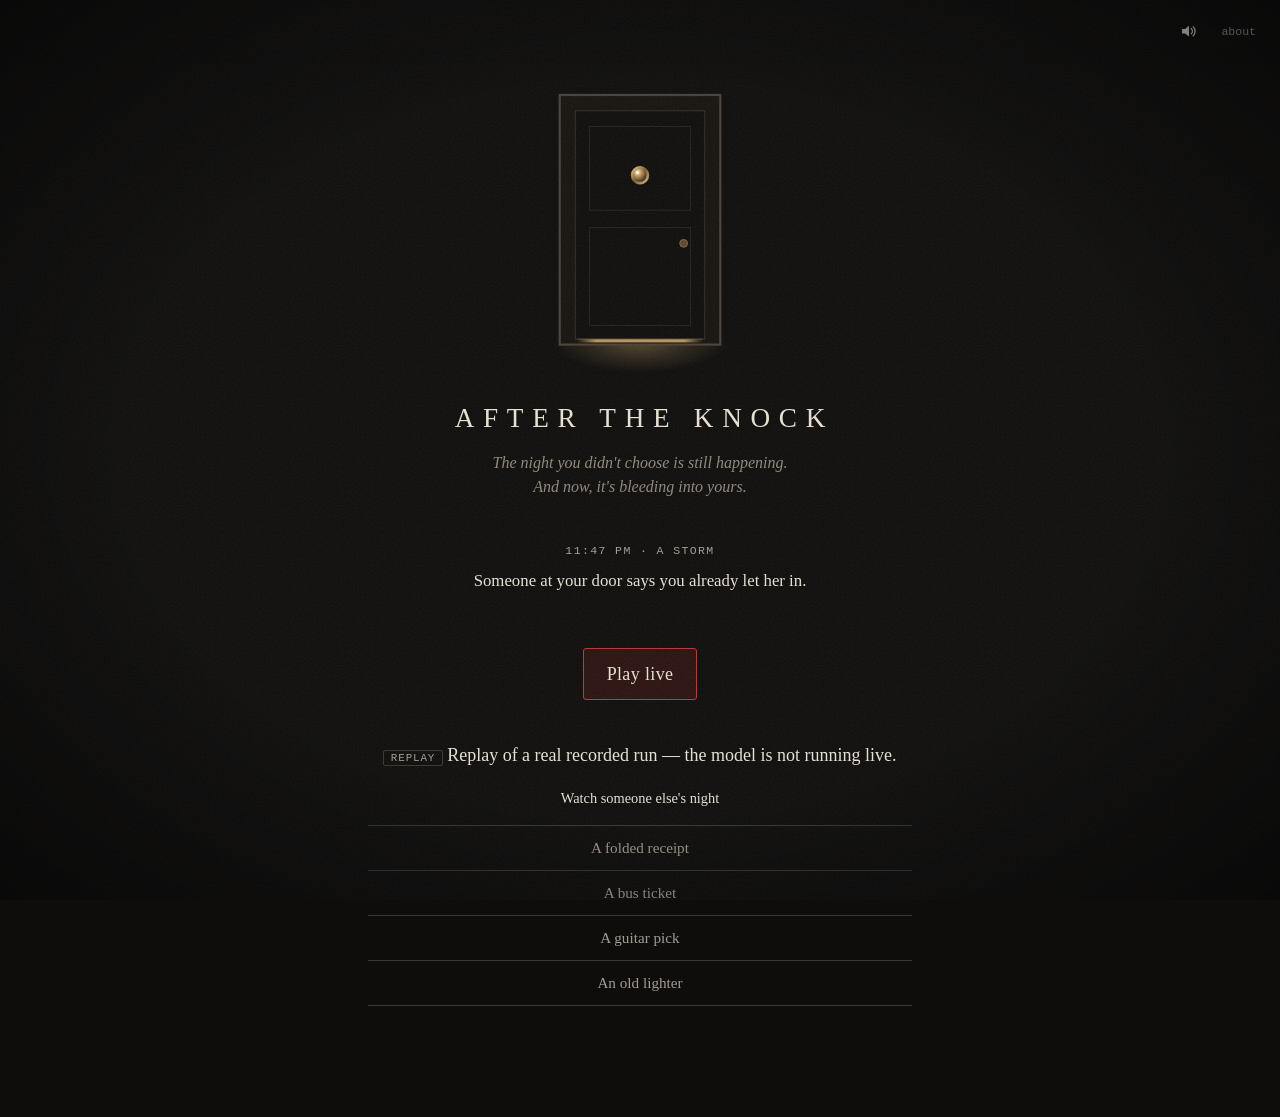
==== commit 14016520: "Recorded nights: one line each, named by the pocket object, no badge, clearest night first, "Watch s" ====
--- a/site/index.html
+++ b/site/index.html
@@ -59,7 +59,7 @@
       <p><span class="tag replay">replay</span> <span id="static-why">Replay of a real recorded run — the model is not running live.</span></p>
     </div>
     <div id="replays" class="replays" hidden>
-      <p class="small"><span id="replays-head">Watch a night</span> <span class="tag replay">replay</span></p>
+      <p class="small" id="replays-head">Watch someone else's night</p>
       <ul id="replay-list"></ul>
     </div>
     <p class="small muted" id="status-line"></p>
--- a/site/style.css
+++ b/site/style.css
@@ -418,8 +418,6 @@
 .flash-close { margin: 0.4rem 0 0.2rem; }
 
 .card-title { display: block; }
-.card-sub { display: block; font-size: 0.88rem; color: var(--muted); margin-top: 0.15rem; }
-.rec-badge { display: inline-block; font-family: var(--mono); font-size: 0.66rem; letter-spacing: 0.08em; text-transform: uppercase; color: var(--bg); background: #c9a96a; padding: 0.05rem 0.4rem; border-radius: 2px; vertical-align: 2px; margin-left: 0.4rem; }
 #drawer-body:focus { outline: none !important; }    /* a reading container, focused only so screen readers start at the memory */
 a.cta { display: inline-flex; align-items: center; text-decoration: none; }
 
@@ -559,13 +557,13 @@
 .sound-icon[aria-pressed="false"] .waves { display: none; }
 .sound-icon[aria-pressed="false"] .slash { display: inline; }
 
-/* "Knock" flickers once as the landing appears: ivory to dried-blood red and back, under half a
-   second, never repeated. Colour only: no movement, no glow. Off for reduced motion. */
-#title .knock-word { animation: knock-flicker 0.42s ease-out 0.9s 1 both; }
+/* "Knock" flickers once as the landing appears: a quick turn to dried-blood red, a beat, then a slow
+   fade back to ivory (about 1.2 s), never repeated. Colour only: no movement, no glow. Off for reduced motion. */
+#title .knock-word { animation: knock-flicker 1.2s ease-out 0.9s 1 both; }
 @keyframes knock-flicker {
   0% { color: var(--ink); }
-  14% { color: #b9675e; }
-  32% { color: #b9675e; }
+  12% { color: #b9675e; }
+  28% { color: #b9675e; }
   100% { color: var(--ink); }
 }
 @media (prefers-reduced-motion: reduce) { #title .knock-word { animation: none; } }
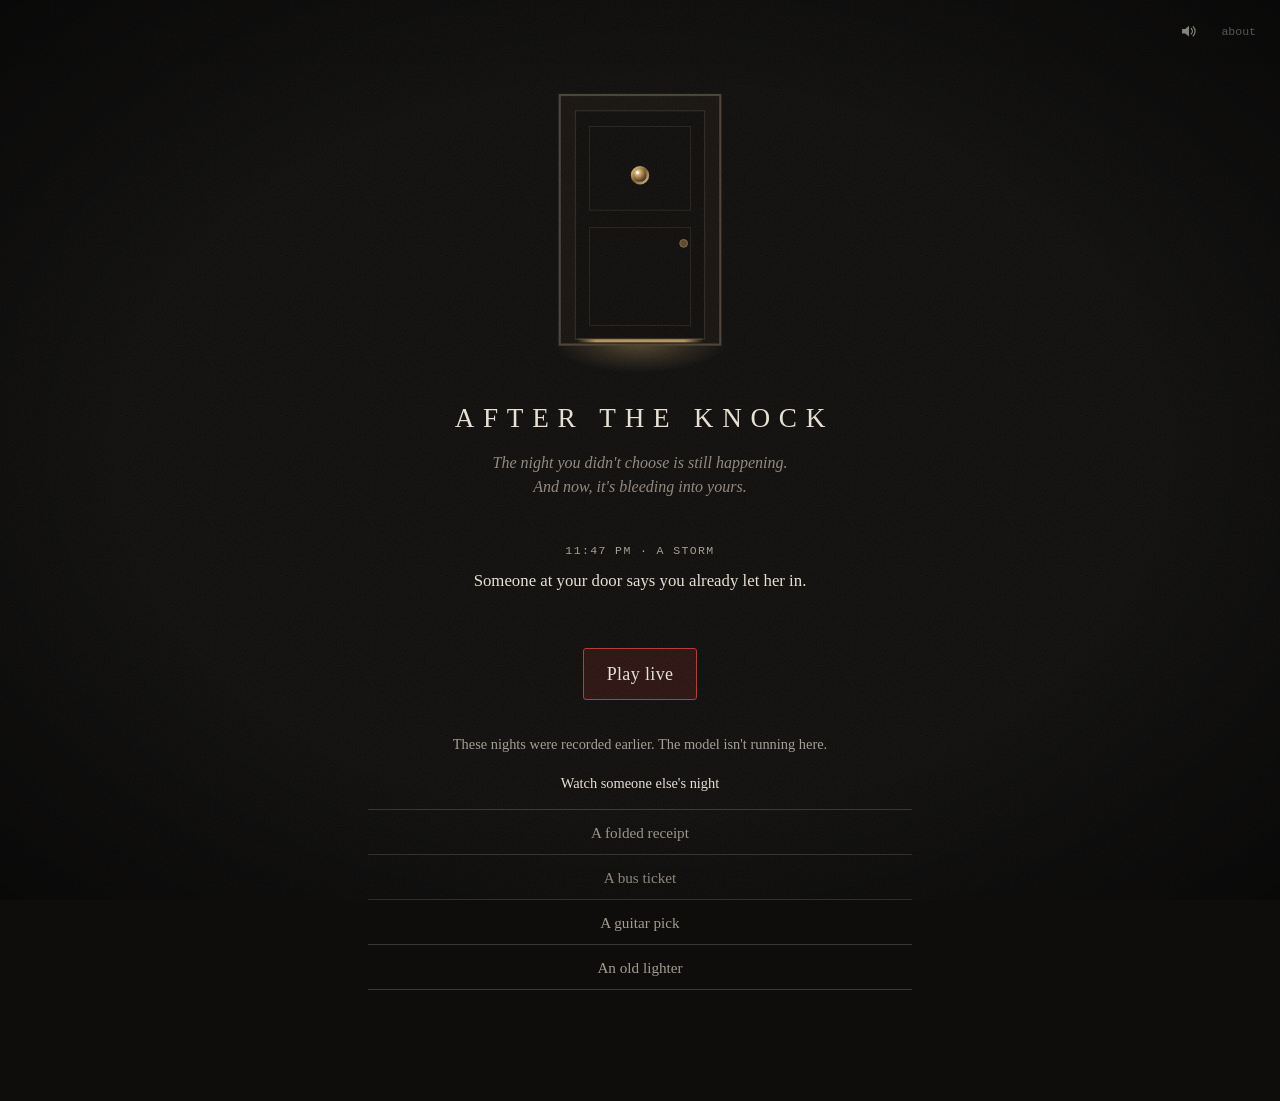
==== commit 089e8e69: "Replay note in plain words, small and muted: "These nights were recorded earlier. The model isn't ru" ====
--- a/site/index.html
+++ b/site/index.html
@@ -56,7 +56,7 @@
     </form>
     <p id="play-live" class="play-live" hidden><a class="cta" href="https://knock-live.onrender.com/">Play live</a></p>
     <div id="static-note" class="static-note" hidden>
-      <p><span class="tag replay">replay</span> <span id="static-why">Replay of a real recorded run — the model is not running live.</span></p>
+      <p class="small muted" id="static-why">These nights were recorded earlier. The model isn't running here.</p>
     </div>
     <div id="replays" class="replays" hidden>
       <p class="small" id="replays-head">Watch someone else's night</p>
--- a/site/style.css
+++ b/site/style.css
@@ -65,7 +65,7 @@
 .primary:hover { border-color: var(--ink); }
 .primary:disabled { opacity: 0.4; cursor: default; }
 
-.static-note { margin: 2.5rem 0 1rem; }
+.static-note { margin: 2rem 0 0.4rem; }
 .static-note p { margin: 0 0 0.6rem; }
 .replays ul { list-style: none; padding: 0; margin: 0.4rem 0 0; }
 .replays li button {
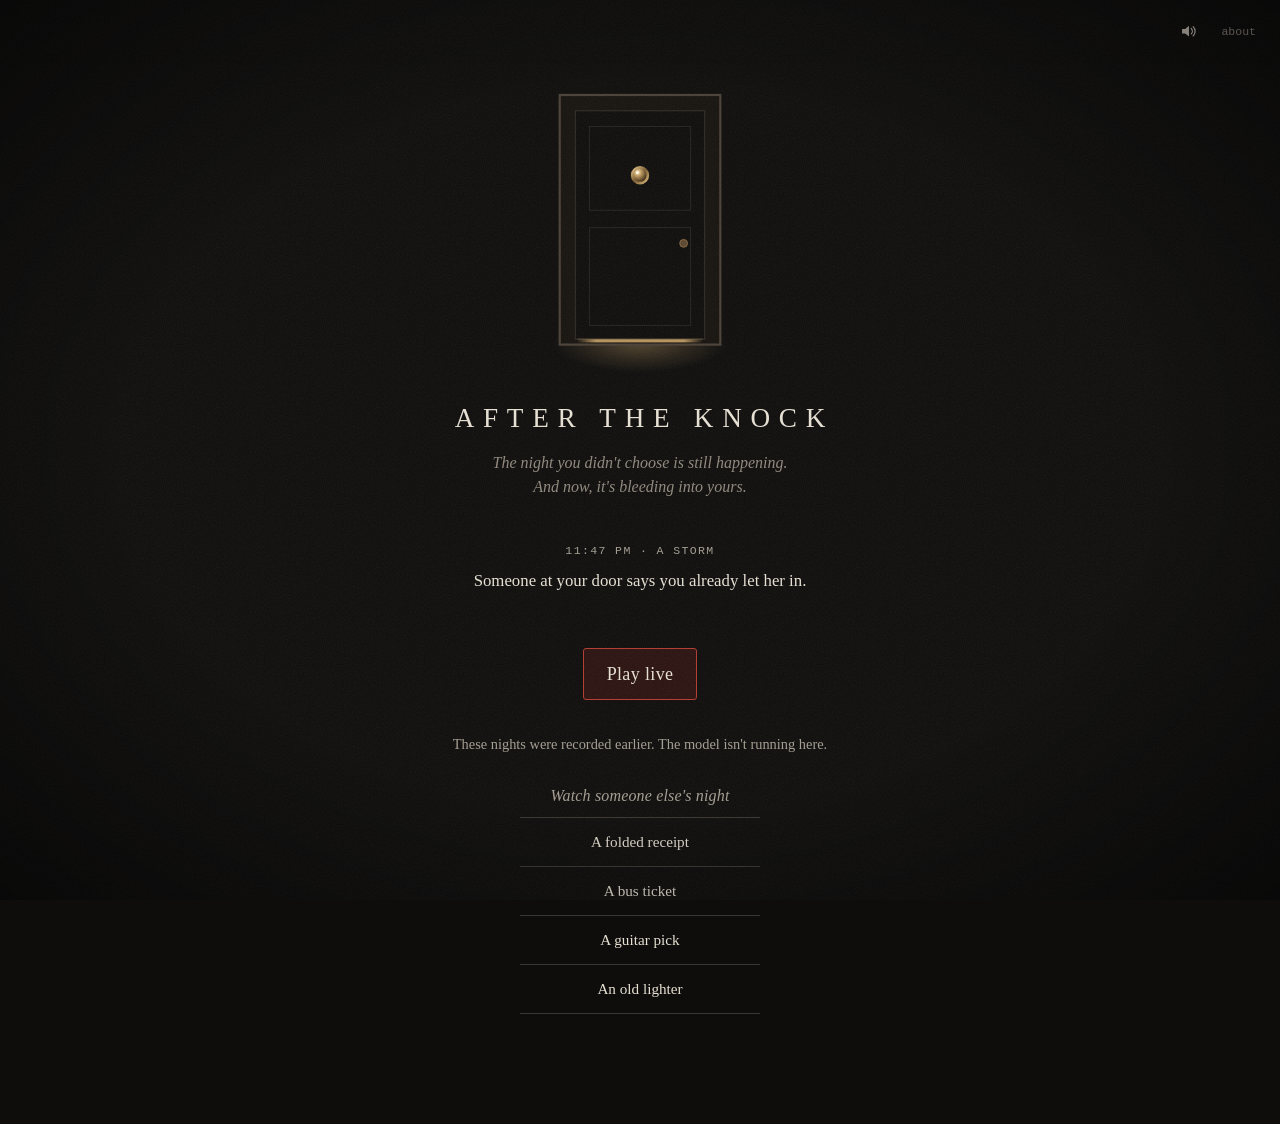
==== commit bbf0bfa0: "No evidence button in the header, ever: the ending's link is the one way in (E still works at the en" ====
--- a/site/index.html
+++ b/site/index.html
@@ -19,7 +19,6 @@
   <span class="tools">
     <button class="tool sound-icon" id="sound-toggle" aria-pressed="true" aria-label="Sound" title="Sound on or off"><svg viewBox="0 0 24 24" aria-hidden="true" focusable="false"><path d="M4 9h4l5-4v14l-5-4H4z" fill="currentColor"/><path class="waves" d="M16 8.5a5 5 0 0 1 0 7M18.5 6a8.5 8.5 0 0 1 0 12" fill="none" stroke="currentColor" stroke-width="1.6" stroke-linecap="round"/><path class="slash" d="M16 9l6 6M22 9l-6 6" fill="none" stroke="currentColor" stroke-width="1.6" stroke-linecap="round"/></svg></button>
     <button class="tool" id="how" aria-expanded="false" aria-controls="drawer">about</button>
-    <button class="tool" id="evidence-toggle" hidden aria-pressed="false" aria-expanded="false" aria-controls="evidence" title="Show or hide the evidence (E)">evidence</button>
   </span>
 </header>
 
--- a/site/style.css
+++ b/site/style.css
@@ -275,14 +275,6 @@
 .rec-k { display: block; font-family: var(--mono); font-size: 0.68rem; letter-spacing: 0.1em; text-transform: uppercase; color: var(--shadow); }
 .not-taken-note { margin: 0.4rem 0 0 2rem; font-size: 0.9rem; color: #8a8378; }
 .mode .detail a { color: var(--ink); }
-.card-night { border-top: 1px solid var(--faint); }
-.card-night:last-child { border-bottom: 1px solid var(--faint); }
-.card-head { width: 100%; display: flex; justify-content: space-between; align-items: center; gap: 1rem; min-height: 52px; text-align: left; color: var(--ink); }
-.card-head:hover .card-title { text-decoration: underline; text-underline-offset: 4px; }
-.card-meta { font-family: var(--mono); font-size: 0.7rem; letter-spacing: 0.06em; color: var(--muted); text-transform: uppercase; white-space: nowrap; }
-.card-body { padding: 0 0 1rem; }
-.card-body p { margin: 0.2rem 0 0.8rem; color: var(--muted); }
-.tech summary { cursor: pointer; font-size: 0.85rem; color: var(--muted); min-height: 44px; display: flex; align-items: center; }
 
 /* Primary call to action */
 .cta {
@@ -417,7 +409,6 @@
 .flashback p:last-child { color: var(--ink); font-style: normal; }
 .flash-close { margin: 0.4rem 0 0.2rem; }
 
-.card-title { display: block; }
 #drawer-body:focus { outline: none !important; }    /* a reading container, focused only so screen readers start at the memory */
 a.cta { display: inline-flex; align-items: center; text-decoration: none; }
 
@@ -457,7 +448,6 @@
 .ev-group[open] summary::before { transform: rotate(90deg); }
 .ev-group summary span:first-child { flex: 1; }
 .ev-counts { font-family: var(--mono); font-size: 0.72rem; color: var(--muted); white-space: nowrap; }
-#evidence-toggle[aria-pressed="true"] { color: var(--ink); text-decoration: underline; text-underline-offset: 3px; }
 .evidence { padding-top: 3.6rem; }   /* the panel's title sits below the header bar, so it can be clicked */
 
 #how[aria-expanded="true"] { color: var(--ink); }
@@ -530,9 +520,12 @@
 #title input { text-align: center; }
 #title form .cta { justify-self: center; }
 #title .replays { max-width: 34rem; margin-left: auto; margin-right: auto; }
-#title .card-head { justify-content: center; text-align: center; }
-#title .tech summary { justify-content: center; }
-#title .card-body .watch { display: block; margin-left: auto; margin-right: auto; }
+/* Recorded nights: a short centred column; the dividers are quiet separators, not rules across the page. */
+#title .replays ul { max-width: 15rem; margin-left: auto; margin-right: auto; }
+.night { border-top: 1px solid var(--faint); }
+.night:last-child { border-bottom: 1px solid var(--faint); }
+#title .night button { width: 100%; justify-content: center; text-align: center; min-height: 48px; color: var(--ink); }
+#title .night button:hover { text-decoration: underline; text-underline-offset: 4px; }
 @media (max-width: 40rem) {
   #title h1 { font-size: 1.2rem; letter-spacing: 0.22em; padding-left: 0.22em; margin-top: 1.6rem; }
   #title .tagline { font-size: 0.95rem; margin-bottom: 2rem; }
@@ -567,3 +560,27 @@
   100% { color: var(--ink); }
 }
 @media (prefers-reduced-motion: reduce) { #title .knock-word { animation: none; } }
+
+/* Mobile: a compact landing while the pocket form is in use (body.typing, set in app.js). The door
+   recedes into the dark, keeping its peephole glow; the title shrinks; the rest steps aside so the
+   field stays above the keyboard. Nothing is pinned: on short phones the field matters more.
+   Short screens too, so a phone turned sideways gets it. */
+@media (max-width: 40rem), (max-height: 30rem) {
+  #title .door { transition: width 0.35s ease, margin 0.35s ease; }
+  #title h1 { transition: font-size 0.35s ease, margin 0.35s ease; }
+  body.typing main { padding-top: 3.5rem; }
+  body.typing #title .door { width: 4.25rem; margin-bottom: -0.25rem; }
+  body.typing #title h1 { font-size: 1rem; margin: 0.5rem 0 0.3rem; }
+  body.typing #title .tagline,
+  body.typing #title .hook,
+  body.typing #title .replays { display: none; }
+  body.typing #title form { margin-top: 0.75rem; }
+}
+@media (prefers-reduced-motion: reduce) {
+  #title .door, #title h1 { transition: none; }
+}
+/* Centred landing text wraps into even lines, never a single orphaned word. */
+#title p, #title label { text-wrap: balance; }
+/* The list's heading is a prompt, like the pocket question: italic and muted at the rows' size, so it
+   leads the list without looking like one of its items (those are upright, in full ink). */
+#title #replays-head { font-family: var(--serif); font-style: italic; font-size: 1rem; letter-spacing: 0.01em; color: var(--muted); margin: 1.6rem 0 0.5rem; }
